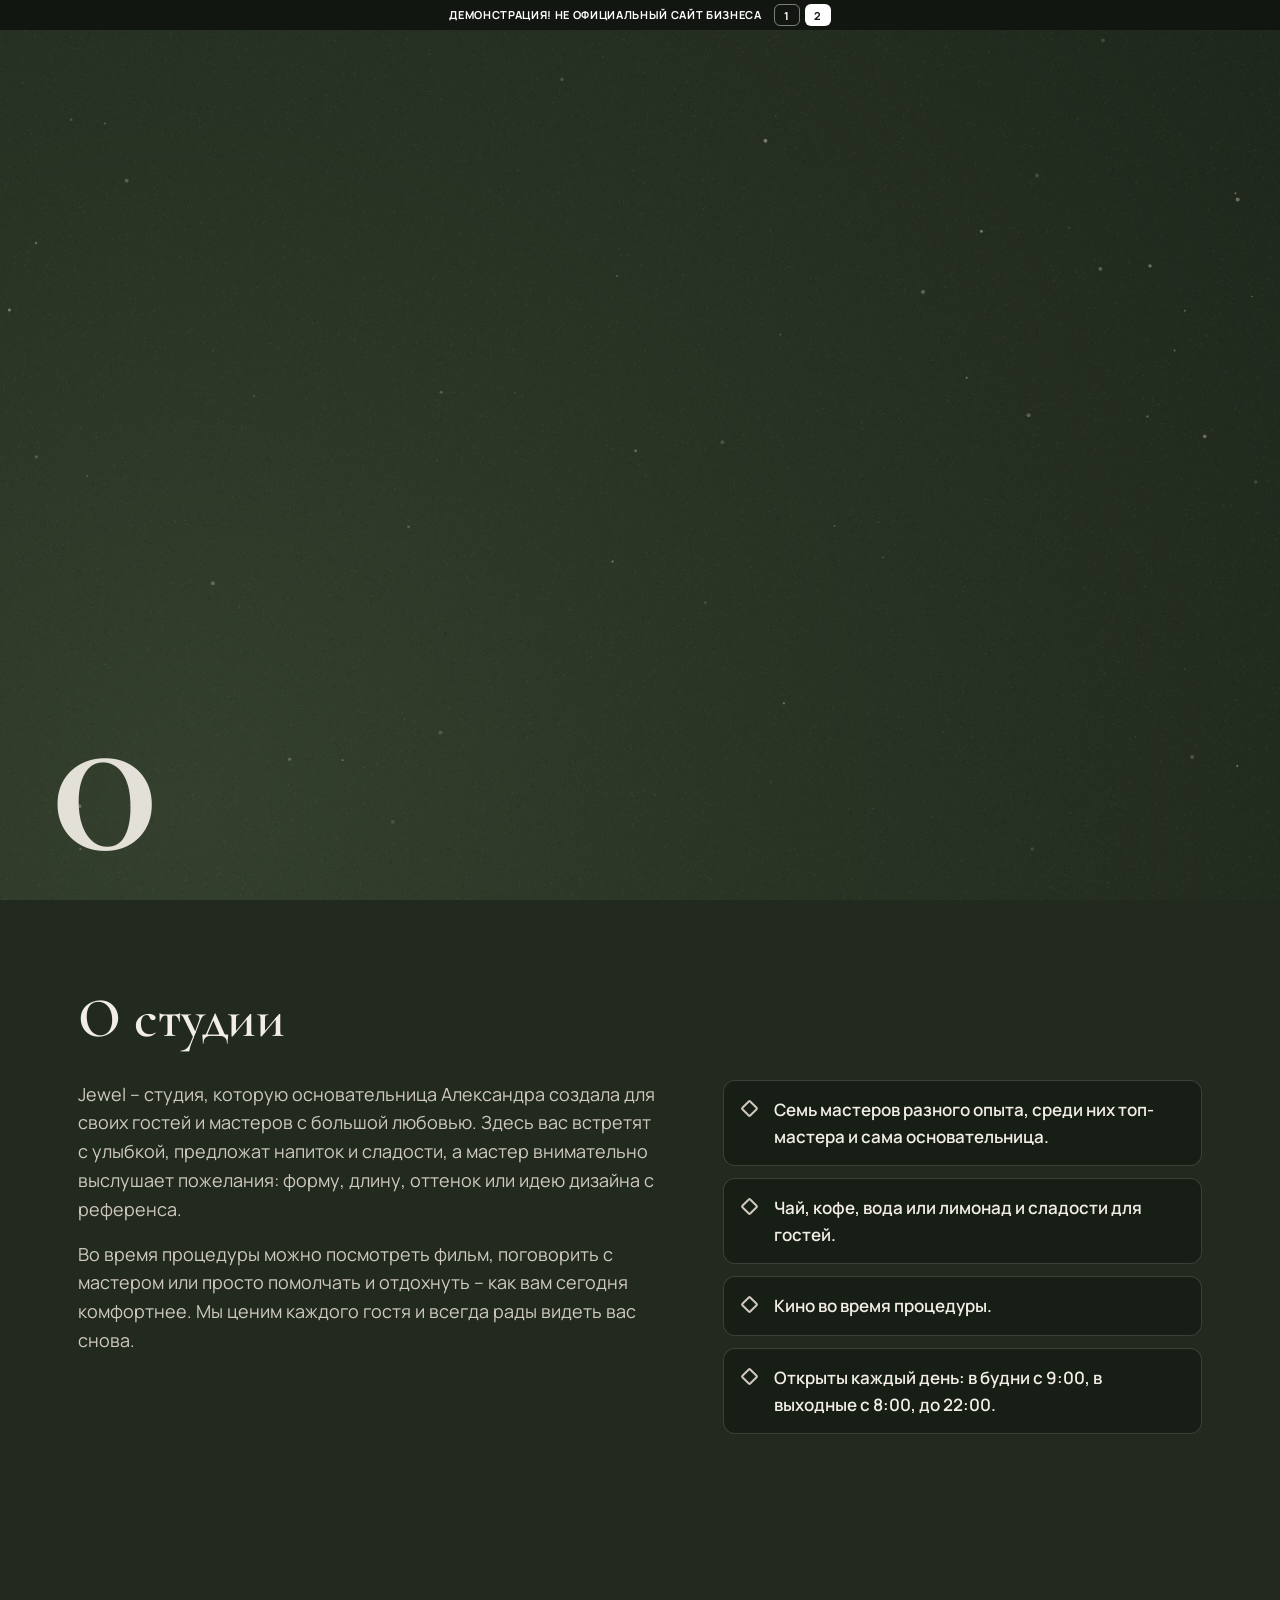
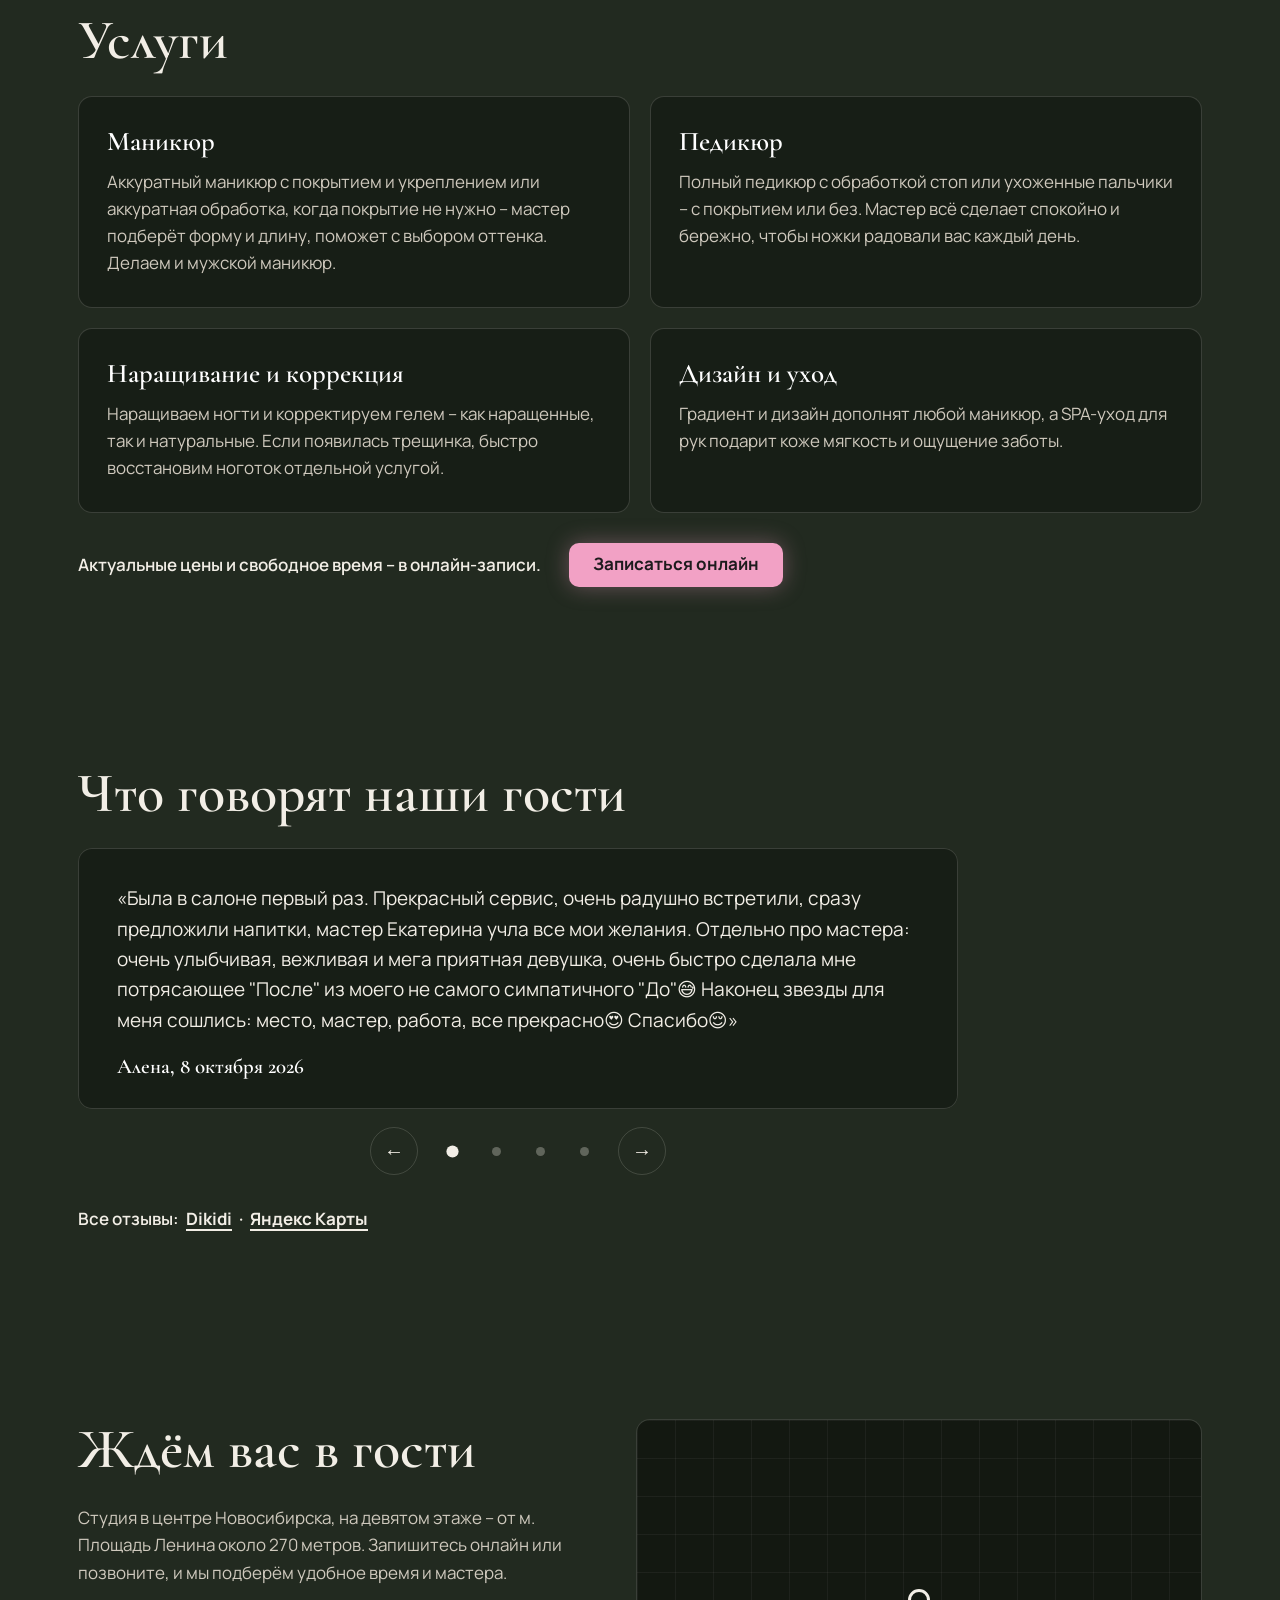
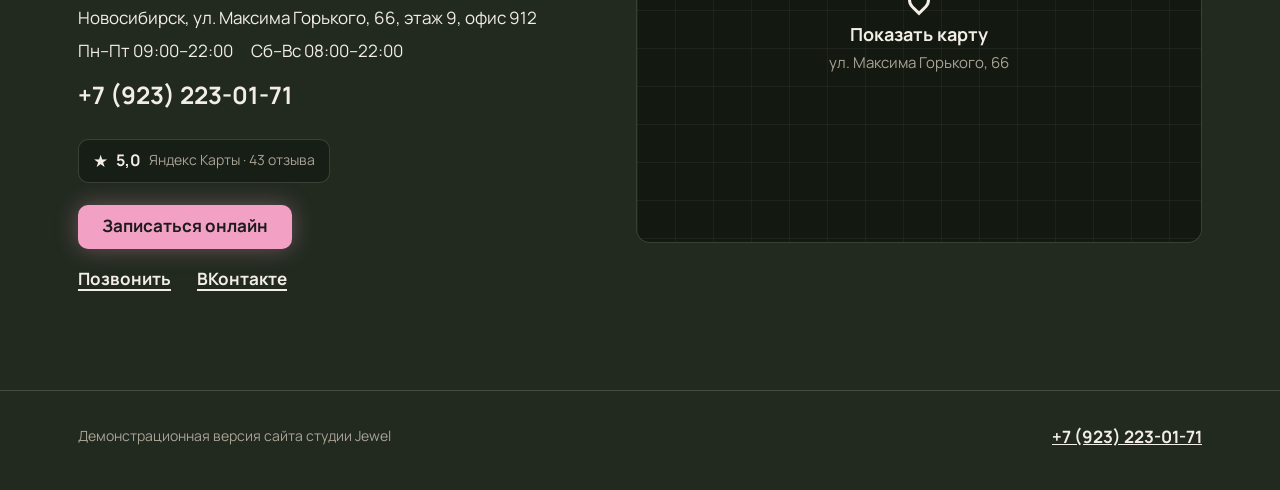
==== v2/index.html @ 797bcfe1 "Demo site" ====
<!DOCTYPE html>
<html lang="ru">
<head>
<meta charset="utf-8">
<meta name="viewport" content="width=device-width, initial-scale=1.0">
<meta name="robots" content="noindex, nofollow">
<title>Jewel · студия маникюра и педикюра у м. Площадь Ленина, Новосибирск</title>
<meta name="description"
  content="Jewel · студия маникюра и педикюра в центре Новосибирска у м. Площадь Ленина: маникюр, педикюр, наращивание и дизайн ногтей, онлайн-запись каждый день.">
<meta name="theme-color" content="#222a20">

<link rel="icon" sizes="any" href="../logos/favicon.ico">
<link rel="icon" type="image/png" sizes="32x32" href="../logos/favicon-32x32.png">
<link rel="apple-touch-icon" sizes="180x180" href="../logos/apple-touch-icon.png">
<link rel="preload" href="../fonts/manrope-cyr.woff2" as="font" type="font/woff2" crossorigin>
<link rel="preload" href="../fonts/cormorant-lat.woff2" as="font" type="font/woff2" crossorigin>
<link rel="stylesheet" href="../css/fonts.css">
<link rel="stylesheet" href="../css/v2.css">
</head>
<body>
<script>if (!matchMedia('(prefers-reduced-motion: reduce)').matches) document.documentElement.classList.add('is-walled');</script>
<div class="backdrop" aria-hidden="true"></div>
<div class="veil" id="veil" aria-hidden="true">
  <canvas class="veil__wall"></canvas>
  <div class="veil__num"><span class="veil__digit">3</span></div>
</div>
<canvas class="motes" aria-hidden="true"></canvas>
<div class="fixedtop" id="fixedtop">
  <div class="ribbon">
    <p class="ribbon__msg">ДЕМОНСТРАЦИЯ! НЕ ОФИЦИАЛЬНЫЙ САЙТ БИЗНЕСА</p>
    <nav class="ribbon__ver" aria-label="Версии сайта"><a href="../">1</a><a href="./" aria-current="page">2</a></nav>
  </div>
  <header class="bar">
    <div class="bar__in shell">
      <a class="mark" href="#top"><span class="mark__word">JEWEL</span><span class="mark__sub">Студия маникюра и педикюра в центре Новосибирска</span></a>
      <nav class="nav" aria-label="Разделы">
        <a href="#studio">О студии</a>
        <a href="#care">Услуги</a>
        <a href="#voices">Отзывы</a>
        <a href="#visit">Как нас найти</a>
      </nav>
      <a class="pill pill--main bar__cta" href="https://dikidi.net/197615/" target="_blank" rel="noopener">Записаться</a>
      <button class="toggle" type="button" aria-expanded="false" aria-controls="drawer" aria-label="Открыть меню"><span class="toggle__lines" aria-hidden="true"></span></button>
    </div>
    <nav class="drawer" id="drawer" aria-label="Меню" hidden>
      <a href="#studio">О студии</a>
      <a href="#care">Услуги</a>
      <a href="#voices">Отзывы</a>
      <a href="#visit">Как нас найти</a>
    </nav>
  </header>
</div>
<div class="fixedtop-gap" aria-hidden="true"></div>

<main id="top">
  <section class="opening" aria-labelledby="opening-title">
    <div class="shell opening__in">
      <h1 id="opening-title"><span class="bigword">Jewel</span> <span class="opening__tail">– студия маникюра и педикюра у м.&nbsp;Площадь Ленина</span></h1>
      <p class="opening__lead">Доведём маникюр до вашего идеала. Уютная студия на девятом этаже в центре города: внимательные мастера, чай или кофе на ваш выбор и кино во время процедуры.</p>
      <div class="opening__actions">
        <a class="pill pill--main pill--big" href="https://dikidi.net/197615/" target="_blank" rel="noopener">Записаться онлайн</a>
        <a class="line-link" href="tel:+79232230171">Позвонить</a>
      </div>
    </div>
  </section>

  <section class="block studio" id="studio" aria-labelledby="studio-title">
    <div class="shell studio__grid">
      <h2 id="studio-title">О студии</h2>
      <div class="studio__copy">
        <p>Jewel – студия, которую основательница Александра создала для своих гостей и мастеров с большой любовью. Здесь вас встретят с улыбкой, предложат напиток и сладости, а мастер внимательно выслушает пожелания: форму, длину, оттенок или идею дизайна с референса.</p>
        <p>Во время процедуры можно посмотреть фильм, поговорить с мастером или просто помолчать и отдохнуть – как вам сегодня комфортнее. Мы ценим каждого гостя и всегда рады видеть вас снова.</p>
      </div>
      <ul class="points">
        <li>Семь мастеров разного опыта, среди них топ-мастера и сама основательница.</li>
        <li>Чай, кофе, вода или лимонад и сладости для гостей.</li>
        <li>Кино во время процедуры.</li>
        <li>Открыты каждый день: в будни с 9:00, в выходные с 8:00, до 22:00.</li>
      </ul>
    </div>
  </section>

  <section class="block care" id="care" aria-labelledby="care-title">
    <div class="shell">
      <h2 id="care-title">Услуги</h2>
      <ul class="care__list">
        <li class="care-card">
          <h3>Маникюр</h3>
          <p>Аккуратный маникюр с покрытием и укреплением или аккуратная обработка, когда покрытие не нужно – мастер подберёт форму и длину, поможет с выбором оттенка. Делаем и мужской маникюр.</p>
        </li>
        <li class="care-card">
          <h3>Педикюр</h3>
          <p>Полный педикюр с обработкой стоп или ухоженные пальчики – с покрытием или без. Мастер всё сделает спокойно и бережно, чтобы ножки радовали вас каждый день.</p>
        </li>
        <li class="care-card">
          <h3>Наращивание и коррекция</h3>
          <p>Наращиваем ногти и корректируем гелем – как наращенные, так и натуральные. Если появилась трещинка, быстро восстановим ноготок отдельной услугой.</p>
        </li>
        <li class="care-card">
          <h3>Дизайн и уход</h3>
          <p>Градиент и дизайн дополнят любой маникюр, а SPA-уход для рук подарит коже мягкость и ощущение заботы.</p>
        </li>
      </ul>
      <div class="care__after">
        <p>Актуальные цены и свободное время – в онлайн-записи.</p>
        <a class="pill pill--main" href="https://dikidi.net/197615/" target="_blank" rel="noopener">Записаться онлайн</a>
      </div>
    </div>
  </section>

  <section class="block voices" id="voices" aria-labelledby="voices-title">
    <div class="shell">
      <h2 id="voices-title">Что говорят наши гости</h2>
      <div class="reel" aria-roledescription="карусель" aria-label="Отзывы гостей">
        <ul class="reel__track" tabindex="0" aria-label="Отзывы">
          <li class="reel__slide" role="group" aria-roledescription="слайд" aria-label="1 из 4">
            <figure class="voice">
              <blockquote><p>«Была в салоне первый раз. Прекрасный сервис, очень радушно встретили, сразу предложили напитки, мастер Екатерина учла все мои желания. Отдельно про мастера: очень улыбчивая, вежливая и мега приятная девушка, очень быстро сделала мне потрясающее "После" из моего не самого симпатичного "До"😅 Наконец звезды для меня сошлись: место, мастер, работа, все прекрасно😍 Спасибо😌»</p></blockquote>
              <figcaption>Алена, 8 октября 2026</figcaption>
            </figure>
          </li>
          <li class="reel__slide" role="group" aria-roledescription="слайд" aria-label="2 из 4">
            <figure class="voice">
              <blockquote><p>«К вам я прихожу уже не первый раз , но к этому мастеру первый, все понравилось, я довольна👌 отзывчивая девушка , аккуратный маникюр🫶»</p></blockquote>
              <figcaption>Елена, 4 октября 2026</figcaption>
            </figure>
          </li>
          <li class="reel__slide" role="group" aria-roledescription="слайд" aria-label="3 из 4">
            <figure class="voice">
              <blockquote><p>«У Дианы я была впервые и осталась очень довольна! Все сделано аккуратно, ноготочки выглядят ровно и ухоженно💅🏻Мастер очень милая и приятная☺️ Инструменты вскрывала при мне, всё чисто и аккуратно. Буду записываться ещё, спасибо! 🤍»</p></blockquote>
              <figcaption>Карина, 28 августа 2026</figcaption>
            </figure>
          </li>
          <li class="reel__slide" role="group" aria-roledescription="слайд" aria-label="4 из 4">
            <figure class="voice">
              <blockquote><p>«Отличный салон! Стал для меня настоящей находкой. Хожу сюда уже несколько месяцев и всегда ухожу в прекрасном настроении. Удобное расположение, качество услуг всегда на высоте (ничего не отслаивается, никаких пропилов, + в конце наносят кремушек), цены разумные. Однозначно рекомендую! Здесь работают профессионалы, которые любят свое дело.»</p></blockquote>
              <figcaption>Мария, 15 декабря 2025</figcaption>
            </figure>
          </li>
        </ul>
        <div class="reel__controls">
          <button class="reel__arrow reel__arrow--prev" type="button" aria-label="Предыдущий отзыв"><span aria-hidden="true">←</span></button>
          <div class="reel__dots">
          <button class="reel__dot" type="button" aria-label="Отзыв 1" aria-current="true"></button>
          <button class="reel__dot" type="button" aria-label="Отзыв 2"></button>
          <button class="reel__dot" type="button" aria-label="Отзыв 3"></button>
          <button class="reel__dot" type="button" aria-label="Отзыв 4"></button>
          </div>
          <button class="reel__arrow reel__arrow--next" type="button" aria-label="Следующий отзыв"><span aria-hidden="true">→</span></button>
        </div>
      </div>
      <p class="voices__all">Все отзывы: <a class="line-link" href="https://dikidi.net/197615" target="_blank" rel="noopener">Dikidi</a> · <a class="line-link" href="https://yandex.com/maps/org/jewel/222797438536/reviews/" target="_blank" rel="noopener">Яндекс Карты</a></p>
    </div>
  </section>

  <section class="block visit" id="visit" aria-labelledby="visit-title">
    <div class="shell visit__grid">
      <div class="visit__info">
        <h2 id="visit-title">Ждём вас в гости</h2>
        <p class="visit__text">Студия в центре Новосибирска, на девятом этаже – от м. Площадь Ленина около 270 метров. Запишитесь онлайн или позвоните, и мы подберём удобное время и мастера.</p>
        <address class="nap">
          <p>Новосибирск, ул. Максима Горького, 66, этаж 9, офис 912</p>
          <p class="nap__hours"><span>Пн–Пт 09:00–22:00</span><span>Сб–Вс 08:00–22:00</span></p>
          <p class="nap__phone"><a href="tel:+79232230171">+7 (923) 223-01-71</a></p>
        </address>
        <a class="rating" href="https://yandex.com/maps/org/jewel/222797438536/reviews/" target="_blank" rel="noopener"><span class="rating__star" aria-hidden="true">★</span><strong>5,0</strong><span>Яндекс Карты · 43 отзыва</span></a>
        <div class="visit__actions">
          <a class="pill pill--main pill--wide" href="https://dikidi.net/197615/" target="_blank" rel="noopener">Записаться онлайн</a>
          <p class="visit__links"><a class="line-link" href="tel:+79232230171">Позвонить</a><a class="line-link" href="https://vk.ru/jewel_nail_nsk" target="_blank" rel="noopener">ВКонтакте</a></p>
        </div>
      </div>
      <div class="visit__map" id="map">
        <button class="map-stub" type="button" data-map="https://yandex.ru/map-widget/v1/org/jewel/222797438536/">
          <span class="map-stub__pin" aria-hidden="true"></span>
          <span class="map-stub__label">Показать карту</span>
          <span class="map-stub__addr">ул. Максима Горького, 66</span>
        </button>
      </div>
    </div>
  </section>
</main>

<footer class="foot">
  <div class="shell foot__row">
    <p class="foot__demo">Демонстрационная версия сайта студии Jewel</p>
    <p><a class="foot__phone" href="tel:+79232230171">+7 (923) 223-01-71</a></p>
  </div>
</footer>
<script src="../js/chrome.js" defer></script>
<script src="../js/wall.js" defer></script>
</body>
</html>
---- css/fonts.css ----
@font-face {
  font-family: 'Cormorant Garamond';
  font-style: normal;
  font-weight: 500 600;
  font-display: swap;
  src: url(../fonts/cormorant-cyr.woff2) format('woff2');
  unicode-range: U+0301, U+0400-045F, U+0490-0491, U+04B0-04B1, U+2116;
}

@font-face {
  font-family: 'Cormorant Garamond';
  font-style: normal;
  font-weight: 500 600;
  font-display: swap;
  src: url(../fonts/cormorant-lat.woff2) format('woff2');
  unicode-range: U+0000-00FF, U+0131, U+0152-0153, U+02BB-02BC, U+02C6, U+02DA, U+02DC, U+0304, U+0308, U+0329, U+2000-206F, U+20AC, U+2122, U+2191, U+2193, U+2212, U+2215, U+FEFF, U+FFFD;
}

@font-face {
  font-family: 'Manrope';
  font-style: normal;
  font-weight: 400 700;
  font-display: swap;
  src: url(../fonts/manrope-cyr.woff2) format('woff2');
  unicode-range: U+0301, U+0400-045F, U+0490-0491, U+04B0-04B1, U+2116;
}

@font-face {
  font-family: 'Manrope';
  font-style: normal;
  font-weight: 400 700;
  font-display: swap;
  src: url(../fonts/manrope-lat.woff2) format('woff2');
  unicode-range: U+0000-00FF, U+0131, U+0152-0153, U+02BB-02BC, U+02C6, U+02DA, U+02DC, U+0304, U+0308, U+0329, U+2000-206F, U+20AC, U+2122, U+2191, U+2193, U+2212, U+2215, U+FEFF, U+FFFD;
}
---- css/v2.css ----
/* Jewel · v2 (exp_prompts #11): a dark olive wall cracks open, the giant name stays on a drawn ground. */
:root {
  --ground: #222a20;
  --wall: #263023;
  --ink: #f2eee6;
  --ink-2: #cfc9bd;
  --ink-3: #a9a395;
  --neon: #f2a1c5;
  --edge: rgba(242, 238, 230, .16);
  --panel: rgba(16, 20, 15, .55);
  --display: "Cormorant Garamond", "Times New Roman", serif;
  --text: "Manrope", system-ui, -apple-system, "Segoe UI", Arial, sans-serif;
  --fixed-h: 100px;
}
*, *::before, *::after { box-sizing: border-box; }
html { -webkit-text-size-adjust: 100%; scroll-behavior: smooth; scroll-padding-top: calc(var(--fixed-h) + 14px); background: var(--ground); }
body { margin: 0; color: var(--ink); font: 400 17px/1.6 var(--text); overflow-x: clip; }
a { color: inherit; }
:focus-visible { outline: 3px solid var(--ink); outline-offset: 3px; border-radius: 4px; }
h1, h2, h3 { margin: 0 0 .45em; font-family: var(--display); font-weight: 600; line-height: 1.08; }
h2 { font-size: clamp(36px, 4.4vw, 56px); }
h3 { font-size: 27px; color: #fff; }
.shell { width: 100%; max-width: 1180px; margin-inline: auto; padding-inline: 28px; }

/* drawn ground, fixed and sized to the large viewport so the address bar never resizes it */
.backdrop { position: fixed; top: 0; left: 0; z-index: -1; width: 100%; height: 100lvh; pointer-events: none;
  background:
    radial-gradient(48% 42% at 0% 0%, rgba(236, 196, 140, .18), transparent 72%),
    radial-gradient(46% 44% at 100% 100%, rgba(236, 196, 140, .15), transparent 72%),
    radial-gradient(34% 30% at 100% 0%, rgba(236, 196, 140, .07), transparent 72%),
    radial-gradient(34% 30% at 0% 100%, rgba(236, 196, 140, .07), transparent 72%),
    var(--ground); }
.motes { position: fixed; top: 0; left: 0; z-index: 37; width: 100%; height: 100lvh; pointer-events: none; }

/* the wall */
.veil { position: fixed; inset: 0; z-index: 35; background: var(--wall); animation: veil-fallback 0s 12s forwards; }
.veil__wall { position: absolute; inset: 0; display: block; width: 100%; height: 100%; }
.veil__num { position: absolute; left: clamp(16px, 4vw, 52px); bottom: clamp(10px, 3vh, 34px); color: rgba(242, 238, 230, .92); font: 600 clamp(110px, 25vh, 250px)/.86 var(--display); pointer-events: none; transition: opacity .35s ease; }
.veil__digit { display: block; }
.veil__digit.is-drawn { animation: digit-unveil .42s ease-out both; }
@keyframes digit-unveil { from { clip-path: inset(0 0 100% 0); } to { clip-path: inset(0 0 0 0); } }
@keyframes veil-fallback { to { visibility: hidden; opacity: 0; } }
html.is-walled .bar { visibility: hidden; }
html.is-open .veil { display: none; }

/* top */
.fixedtop { position: fixed; inset: 0 0 auto 0; z-index: 40; }
.fixedtop-gap { height: var(--fixed-h); }
.ribbon { display: flex; align-items: center; justify-content: center; gap: 12px; min-height: 30px; padding: 4px 10px; background: #121610; color: #fff; }
.ribbon__msg { margin: 0; font: 700 11px/1.25 var(--text); letter-spacing: .06em; text-align: center; }
.ribbon__ver { display: flex; gap: 5px; flex: none; }
.ribbon__ver a { display: grid; place-items: center; min-width: 26px; height: 22px; padding: 0 7px; border: 1px solid rgba(255,255,255,.45); border-radius: 6px; color: #fff; text-decoration: none; font: 700 11px/1 var(--text); }
.ribbon__ver a[aria-current="page"] { background: #fff; color: #121610; }
.bar { background: rgba(28, 35, 26, .93); border-bottom: 1px solid var(--edge); backdrop-filter: blur(6px); }
.bar__in { display: flex; align-items: center; gap: 26px; min-height: 72px; }
.mark { display: flex; flex-direction: column; justify-content: center; flex: none; min-width: 0; min-height: 44px; text-decoration: none; }
.mark__word { font: 600 30px/1 var(--display); letter-spacing: .22em; }
.mark__sub { margin-top: 5px; font-size: 12px; color: var(--ink-3); }
.nav { display: flex; gap: 26px; margin-left: auto; }
.nav a { padding: 8px 0; font-weight: 600; font-size: 15px; text-decoration: none; }
.nav a:hover { color: #fff; text-decoration: underline; text-underline-offset: 5px; }
.pill { display: inline-flex; align-items: center; justify-content: center; min-height: 44px; padding: 10px 24px; border-radius: 10px; font-weight: 700; line-height: 1.2; text-align: center; text-decoration: none; }
.pill--main { background: var(--neon); color: #1d1b1d; box-shadow: 0 0 22px rgba(242, 161, 197, .35); }
.pill--main:hover { background: #f7bcd6; }
.pill--big { min-height: 56px; padding: 15px 32px; font-size: 18px; }
.line-link { display: inline-block; padding: 10px 0; font-weight: 700; text-decoration: underline; text-decoration-thickness: 1.5px; text-underline-offset: 4px; }
.line-link:hover { color: #fff; }
.toggle { display: none; flex: none; width: 44px; height: 44px; padding: 0; border: 1px solid var(--edge); border-radius: 10px; background: transparent; cursor: pointer; place-items: center; }
.toggle__lines, .toggle__lines::before, .toggle__lines::after { display: block; width: 20px; height: 2px; background: var(--ink); border-radius: 1px; transition: transform .2s ease; }
.toggle__lines { position: relative; }
.toggle__lines::before, .toggle__lines::after { content: ""; position: absolute; left: 0; }
.toggle__lines::before { transform: translateY(-6px); }
.toggle__lines::after { transform: translateY(6px); }
.toggle[aria-expanded="true"] .toggle__lines { background: transparent; }
.toggle[aria-expanded="true"] .toggle__lines::before { transform: rotate(45deg); }
.toggle[aria-expanded="true"] .toggle__lines::after { transform: rotate(-45deg); }
.drawer { display: flex; flex-direction: column; padding: 6px 28px 16px; background: #1c231a; border-bottom: 1px solid var(--edge); }
.drawer[hidden] { display: none; }
.drawer a { display: flex; align-items: center; min-height: 50px; font-size: 18px; font-weight: 600; text-decoration: none; border-bottom: 1px solid rgba(242,238,230,.08); }
.drawer a:last-child { border-bottom: 0; }

/* opening: the giant word */
.opening__in { display: flex; flex-direction: column; justify-content: center; min-height: calc(100svh - var(--fixed-h)); padding-block: 44px 56px; text-align: center; }
.opening h1 { margin: 0 0 22px; }
.bigword { position: relative; display: block; width: max-content; max-width: 100%; margin-inline: auto; white-space: nowrap; color: #fffaf1; font: 600 var(--bigword-size, min(27vw, 300px))/.95 var(--display); letter-spacing: .02em;
  text-shadow: 0 0 26px rgba(255, 238, 214, .42), 0 0 80px rgba(236, 196, 140, .26); }
.bigword.is-raised { z-index: 36; }
.bigword.is-arriving { animation: word-arrive .55s ease-out both; }
.bigword.is-beating { animation: word-beat .48s ease-in-out; }
@keyframes word-arrive { from { opacity: 0; } to { opacity: 1; } }
@keyframes word-beat { 0%, 100% { transform: scale(1); } 40% { transform: scale(1.05); } }
.opening__tail { display: block; margin-top: 16px; font-size: clamp(25px, 3vw, 40px); line-height: 1.18; color: var(--ink); }
.opening__lead { max-width: 38em; margin: 0 auto 28px; font-size: 19px; color: var(--ink-2); }
.opening__actions { display: flex; flex-wrap: wrap; justify-content: center; align-items: center; gap: 12px 28px; }

.block { padding-block: 88px; }
.studio__grid { display: grid; grid-template-columns: 1.1fr .9fr; gap: 6px 60px; align-items: start; }
.studio h2 { grid-column: 1 / -1; }
.studio__copy p { margin: 0 0 16px; font-size: 18px; color: var(--ink-2); }
.points { display: grid; gap: 12px; margin: 0; padding: 0; list-style: none; }
.points li { position: relative; padding: 15px 18px 15px 50px; background: var(--panel); border: 1px solid var(--edge); border-radius: 12px; font-weight: 600; }
.points li::before { content: ""; position: absolute; left: 19px; top: 21px; width: 13px; height: 13px; border: 2px solid var(--ink-2); transform: rotate(45deg); border-radius: 2px; }
.care__list { display: grid; grid-template-columns: repeat(2, 1fr); gap: 20px; margin: 0; padding: 0; list-style: none; }
.care-card { padding: 30px 28px; background: var(--panel); border: 1px solid var(--edge); border-radius: 14px; }
.care-card p { margin: 0; color: var(--ink-2); }
.care__after { display: flex; flex-wrap: wrap; align-items: center; gap: 14px 28px; margin-top: 30px; }
.care__after p { margin: 0; font-weight: 600; }

/* reviews reel: native scroll-snap, arrows, dots, keyboard */
.reel { max-width: 880px; }
.reel__track { display: flex; gap: 0; margin: 0; padding: 0; list-style: none; overflow-x: auto; scroll-snap-type: x mandatory; overscroll-behavior-x: contain; scrollbar-width: none; border-radius: 14px; }
.reel__track::-webkit-scrollbar { display: none; }
.reel__slide { display: flex; flex: 0 0 100%; min-width: 0; scroll-snap-align: start; scroll-snap-stop: always; }
.voice { flex: 1; margin: 0; padding: 34px 38px 28px; background: var(--panel); border: 1px solid var(--edge); border-radius: 14px; font-size: 19px; }
.voice blockquote { margin: 0; }
.voice blockquote p { margin: 0; }
.voice figcaption { margin-top: 18px; color: #fff; font: 600 21px/1.3 var(--display); }
.reel__controls { display: flex; align-items: center; justify-content: center; gap: 12px; margin-top: 18px; }
.reel__arrow { display: grid; place-items: center; width: 48px; height: 48px; padding: 0; border: 1px solid var(--edge); border-radius: 50%; background: transparent; color: var(--ink); font-size: 20px; cursor: pointer; }
.reel__arrow:hover { border-color: var(--ink); }
.reel__dots { display: flex; }
.reel__dot { display: grid; place-items: center; width: 44px; height: 44px; padding: 0; border: 0; background: transparent; cursor: pointer; }
.reel__dot::before { content: ""; width: 9px; height: 9px; border-radius: 50%; background: rgba(242, 238, 230, .3); transition: transform .2s ease, background .2s ease; }
.reel__dot[aria-current="true"]::before { background: var(--ink); transform: scale(1.35); }
.voices__all { margin: 20px 0 0; font-weight: 600; }
.voices__all .line-link { margin-inline: 4px; }

.visit__grid { display: grid; grid-template-columns: .95fr 1.05fr; gap: 46px; align-items: start; }
.visit__text { margin: 0 0 18px; color: var(--ink-2); }
.nap { margin: 0 0 18px; font-style: normal; }
.nap p { margin: 0 0 6px; }
.nap__hours { display: flex; flex-wrap: wrap; gap: 0 18px; }
.nap__phone a { display: inline-block; padding: 6px 0; font-size: 24px; font-weight: 700; text-decoration: none; }
.rating { display: inline-flex; align-items: center; gap: 8px; min-height: 44px; margin: 0 0 22px; padding: 6px 14px; border: 1px solid var(--edge); border-radius: 10px; background: var(--panel); font-size: 14px; text-decoration: none; }
.rating strong { font-size: 16px; }
.rating span:last-child { color: var(--ink-3); }
.rating__star { font-size: 17px; }
.visit__actions { display: flex; flex-direction: column; align-items: flex-start; gap: 6px; }
.visit__links { display: flex; flex-wrap: wrap; gap: 0 26px; margin: 0; }
.visit__map { position: relative; aspect-ratio: 4 / 3; overflow: hidden; border: 1px solid var(--edge); border-radius: 14px; background: var(--panel); }
.visit__map iframe { position: absolute; inset: 0; width: 100%; height: 100%; border: 0; }
.map-stub { position: absolute; inset: 0; display: flex; flex-direction: column; align-items: center; justify-content: center; gap: 6px; width: 100%; border: 0; color: var(--ink); cursor: pointer; font: 700 18px/1.3 var(--text);
  background: linear-gradient(rgba(242,238,230,.05) 1px, transparent 1px) 0 0 / 38px 38px, linear-gradient(90deg, rgba(242,238,230,.05) 1px, transparent 1px) 0 0 / 38px 38px, rgba(12, 15, 11, .35); }
.map-stub:hover .map-stub__label { text-decoration: underline; text-underline-offset: 4px; }
.map-stub__pin { width: 22px; height: 22px; margin-bottom: 6px; border: 3px solid var(--ink); border-radius: 50% 50% 50% 0; transform: rotate(-45deg); }
.map-stub__addr { font-weight: 400; font-size: 15px; color: var(--ink-3); }

.foot { padding-block: 22px 30px; border-top: 1px solid var(--edge); }
.foot__row { display: flex; flex-wrap: wrap; justify-content: space-between; align-items: center; gap: 4px 24px; }
.foot p { margin: 0; }
.foot__demo { font-size: 14px; color: var(--ink-3); }
.foot__phone { display: inline-block; padding: 10px 0; font-weight: 700; }

@media (max-width: 1120px) { .mark__sub { display: none; } }
@media (max-width: 979px) {
  .nav { display: none; }
  .toggle { display: grid; }
  .bar__cta { margin-left: auto; }
  .studio__grid, .visit__grid { grid-template-columns: 1fr; }
}
@media (max-width: 660px) { .care__list { grid-template-columns: 1fr; } }
@media (max-width: 560px) {
  body { font-size: 16px; }
  .shell { padding-inline: 16px; }
  .ribbon { gap: 8px; padding: 4px 6px; }
  .ribbon__msg { font-size: 10px; letter-spacing: .02em; }
  .bar__in { gap: 10px; min-height: 60px; }
  .mark__word { font-size: 25px; letter-spacing: .16em; }
  .bar__cta { padding: 8px 14px; font-size: 15px; }
  .drawer { padding: 4px 16px 12px; }
  .opening__in { justify-content: flex-start; padding-top: 36px; }
  .opening__lead { font-size: 17px; }
  .opening__actions .pill--big, .pill--wide { width: 100%; }
  .visit__actions { align-items: stretch; }
  .block { padding-block: 60px; }
  .care-card { padding: 24px 20px; }
  .voice { padding: 24px 20px 20px; font-size: 17px; }
}
@media (max-width: 360px) { .bar__in { gap: 8px; } .mark__word { font-size: 22px; letter-spacing: .12em; } .bar__cta { padding: 8px 11px; font-size: 14px; } }
@media (prefers-reduced-motion: reduce) {
  html { scroll-behavior: auto; }
  .veil, .motes { display: none; }
  html.is-walled .bar { visibility: visible; }
  .bigword, .veil__digit, .toggle__lines, .toggle__lines::before, .toggle__lines::after, .reel__dot::before { animation: none; transition: none; }
}
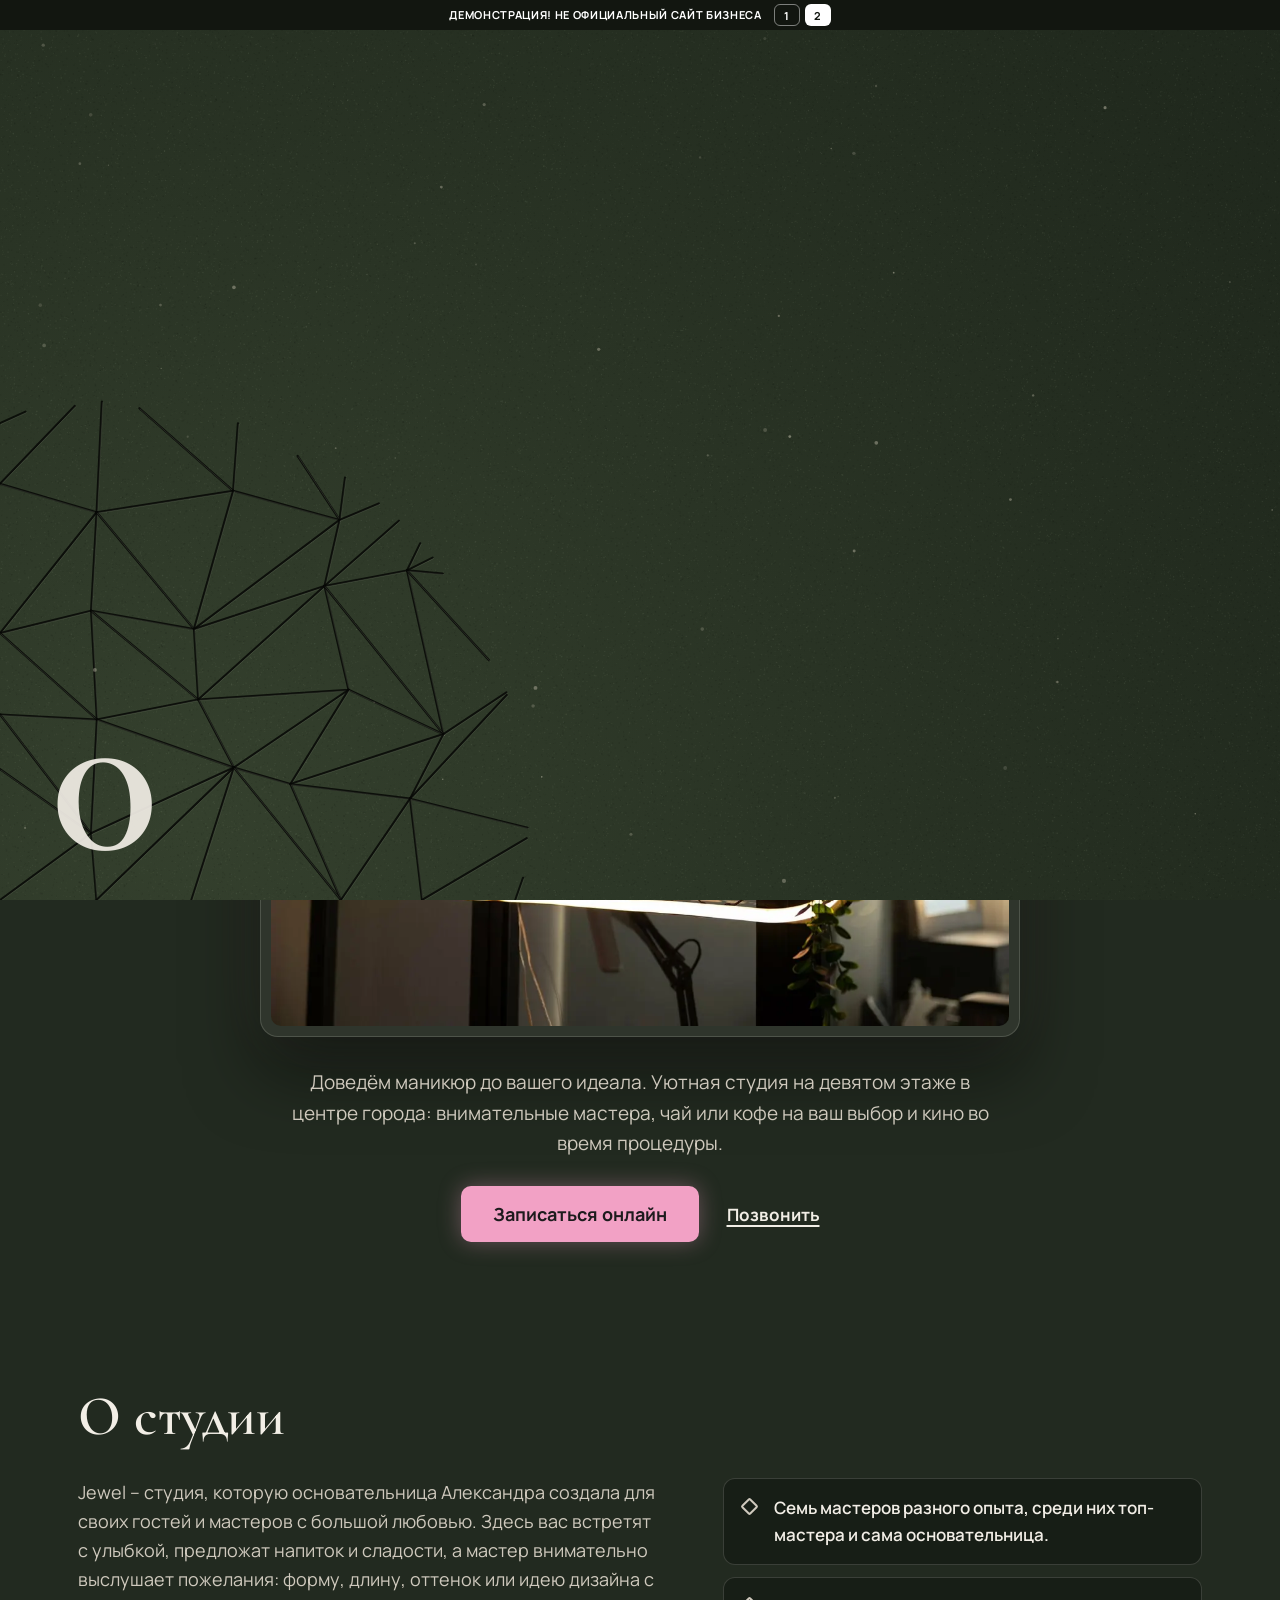
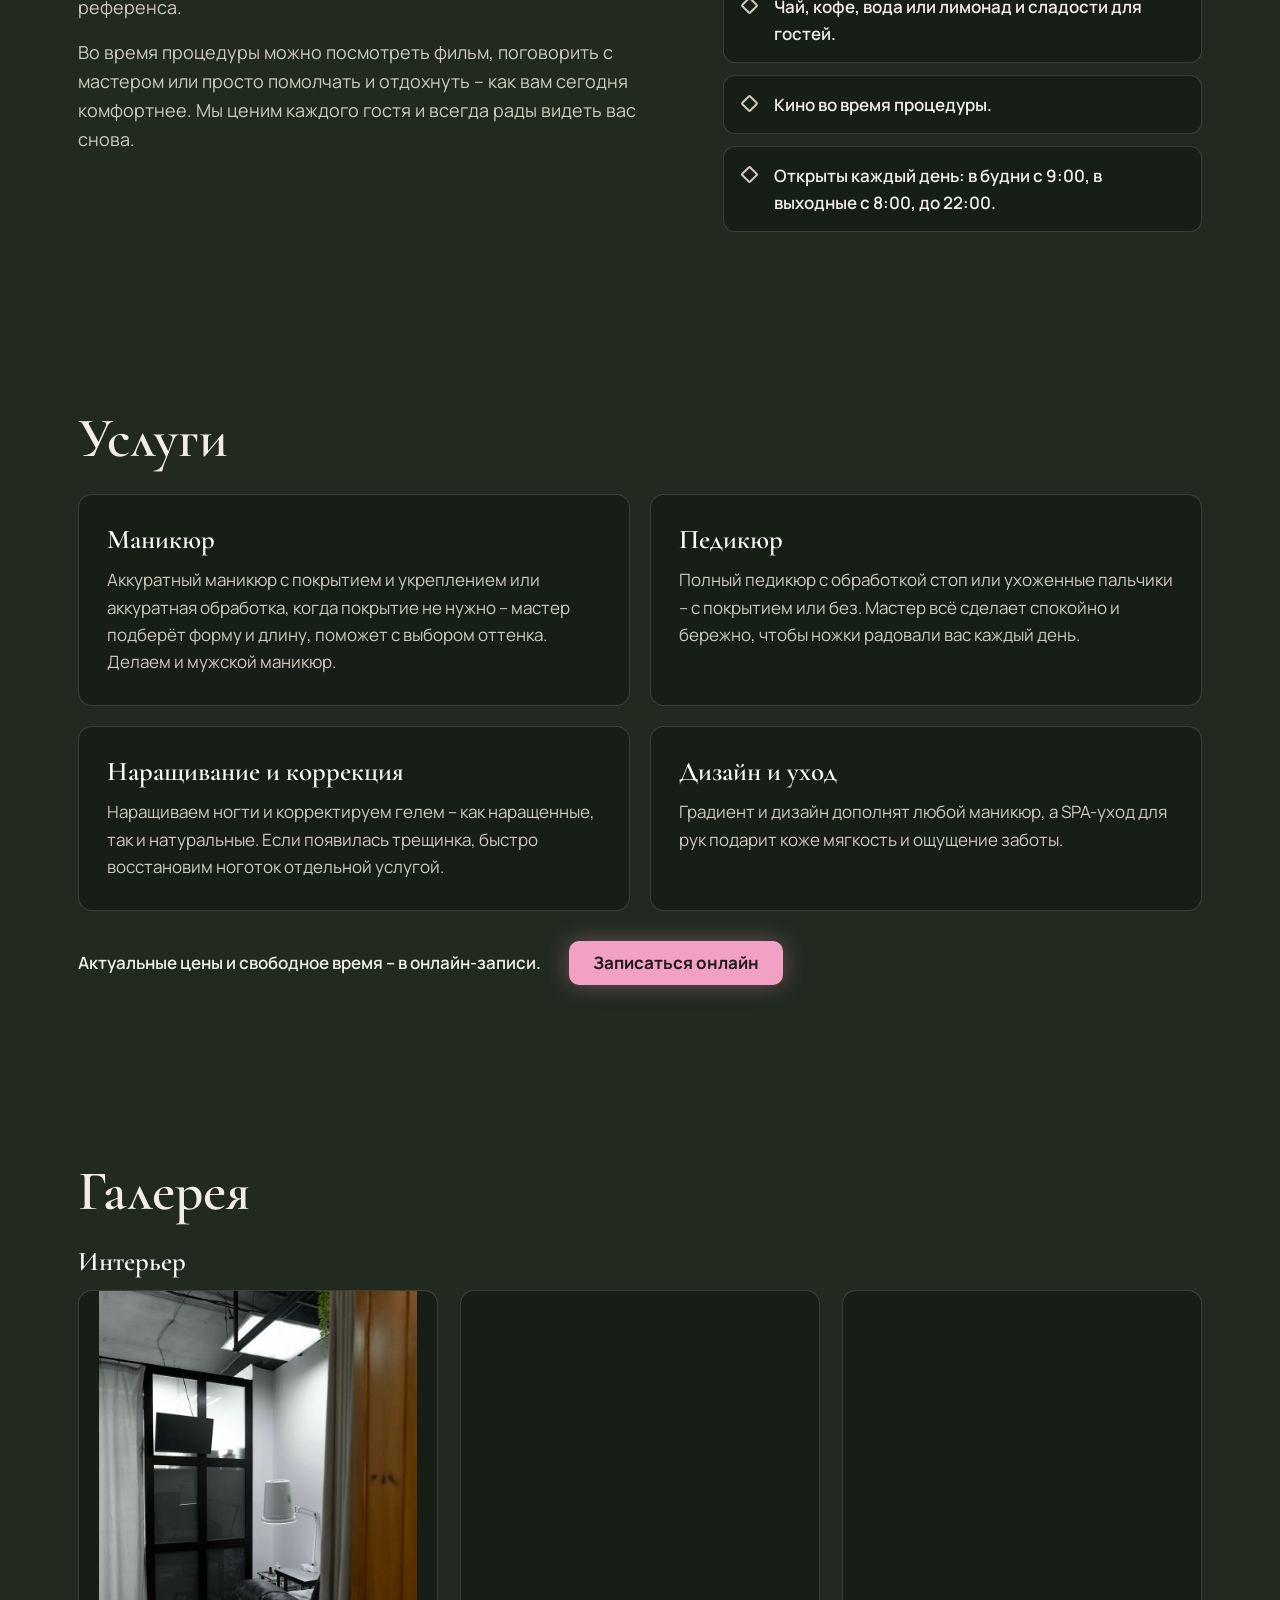
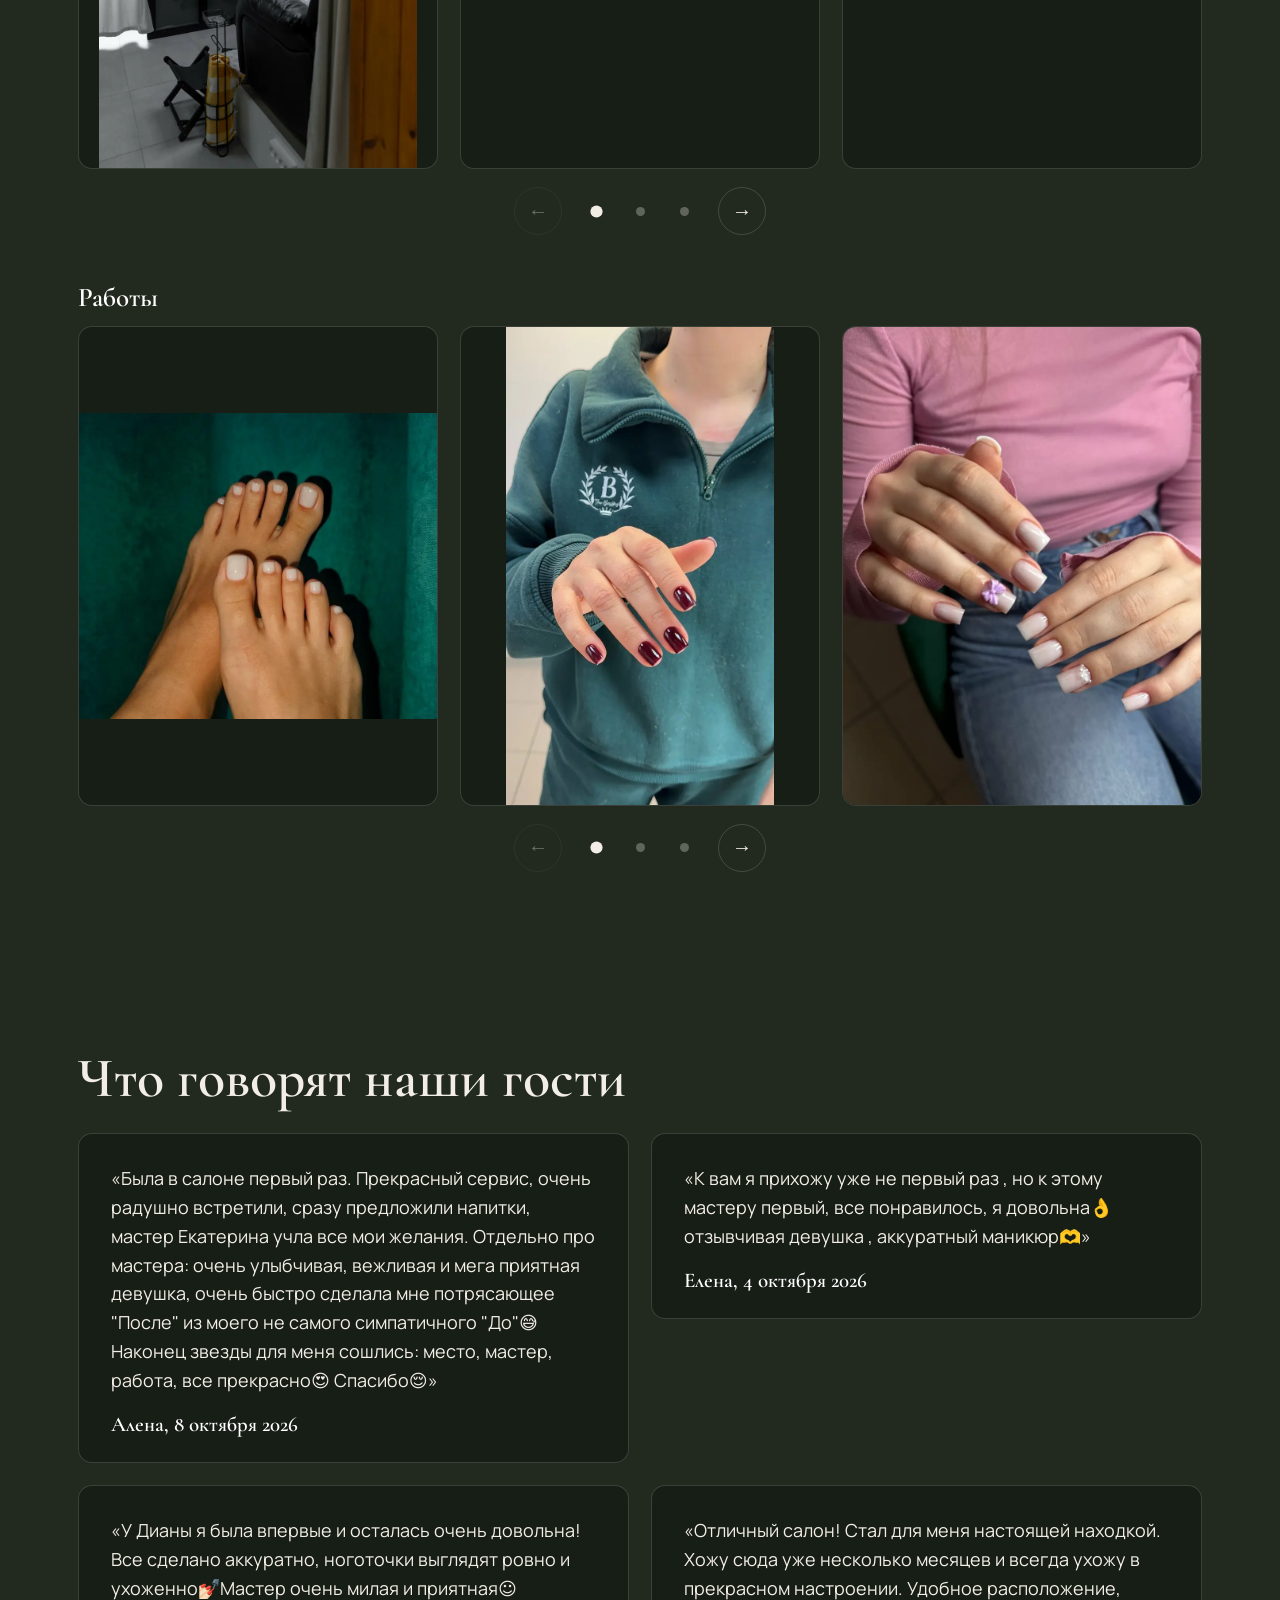
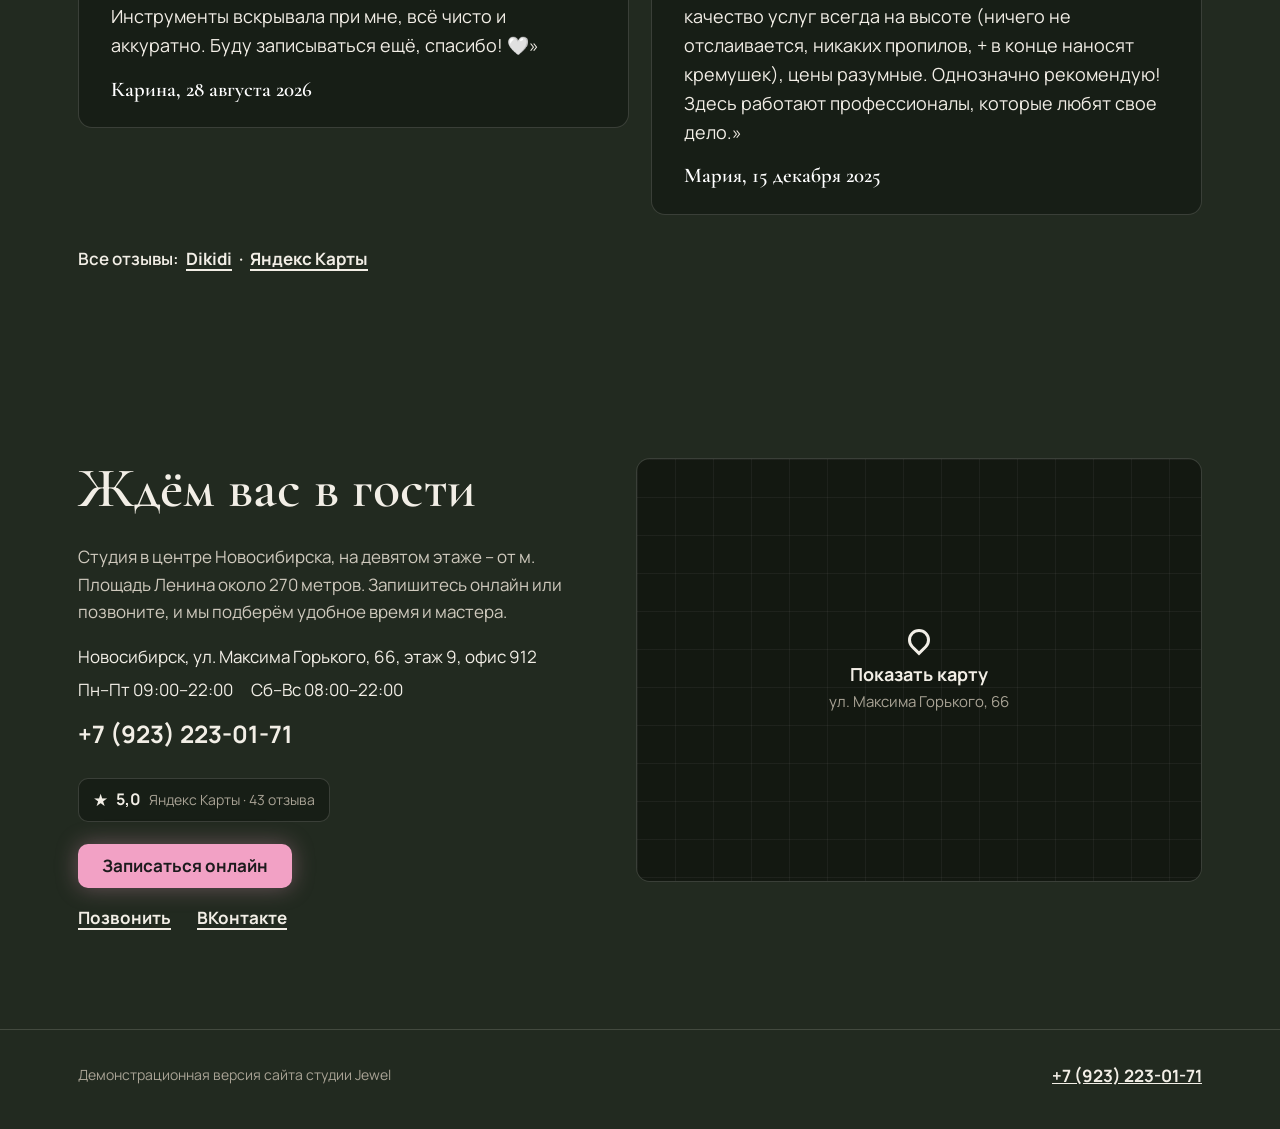
==== commit a9d4062a: "Demo site" ====
--- a/v2/index.html
+++ b/v2/index.html
@@ -22,6 +22,12 @@
 <div class="backdrop" aria-hidden="true"></div>
 <div class="veil" id="veil" aria-hidden="true">
   <canvas class="veil__wall"></canvas>
+  <div class="veil__cards">
+    <span class="veil__card" style="--i:0;--tilt:-7deg;--x:4%"><img src="../img/w02.webp" alt="" width="675" height="1200" decoding="async"></span>
+    <span class="veil__card" style="--i:1;--tilt:5deg;--x:58%"><img src="../img/i06.webp" alt="" width="800" height="1200" decoding="async"></span>
+    <span class="veil__card" style="--i:2;--tilt:-4deg;--x:30%"><img src="../img/w03.webp" alt="" width="900" height="1200" decoding="async"></span>
+    <span class="veil__card" style="--i:3;--tilt:8deg;--x:74%"><img src="../img/w05.webp" alt="" width="900" height="1200" decoding="async"></span>
+  </div>
   <div class="veil__num"><span class="veil__digit">3</span></div>
 </div>
 <canvas class="motes" aria-hidden="true"></canvas>
@@ -36,6 +42,7 @@
       <nav class="nav" aria-label="Разделы">
         <a href="#studio">О студии</a>
         <a href="#care">Услуги</a>
+        <a href="#gallery">Галерея</a>
         <a href="#voices">Отзывы</a>
         <a href="#visit">Как нас найти</a>
       </nav>
@@ -45,6 +52,7 @@
     <nav class="drawer" id="drawer" aria-label="Меню" hidden>
       <a href="#studio">О студии</a>
       <a href="#care">Услуги</a>
+      <a href="#gallery">Галерея</a>
       <a href="#voices">Отзывы</a>
       <a href="#visit">Как нас найти</a>
     </nav>
@@ -56,6 +64,7 @@
   <section class="opening" aria-labelledby="opening-title">
     <div class="shell opening__in">
       <h1 id="opening-title"><span class="bigword">Jewel</span> <span class="opening__tail">– студия маникюра и педикюра у м.&nbsp;Площадь Ленина</span></h1>
+      <figure class="opening__frame"><img src="../img/i03.webp" alt="Розовая неоновая вывеска JEWEL в зелени и зеркало с подсветкой" width="1200" height="800" fetchpriority="high" decoding="async"></figure>
       <p class="opening__lead">Доведём маникюр до вашего идеала. Уютная студия на девятом этаже в центре города: внимательные мастера, чай или кофе на ваш выбор и кино во время процедуры.</p>
       <div class="opening__actions">
         <a class="pill pill--main pill--big" href="https://dikidi.net/197615/" target="_blank" rel="noopener">Записаться онлайн</a>
@@ -108,46 +117,78 @@
     </div>
   </section>
 
+  <section class="block gallery" id="gallery" aria-labelledby="gallery-title">
+    <div class="shell">
+      <h2 id="gallery-title">Галерея</h2>
+      <div class="gallery__group">
+        <h3 id="gallery-place">Интерьер</h3>
+        <div class="reel" id="reel-place" aria-roledescription="карусель" aria-labelledby="gallery-place">
+        <ul class="reel__track" tabindex="0" aria-labelledby="gallery-place">
+          <li class="reel__slide" role="group" aria-roledescription="слайд" aria-label="1 из 5"><figure class="shot"><img src="../img/i01.webp" alt="Угол кабинета: стеклянная стена в чёрной раме, телевизор и кожаное кресло" width="800" height="1200" loading="lazy" decoding="async"></figure></li>
+          <li class="reel__slide" role="group" aria-roledescription="слайд" aria-label="2 из 5"><figure class="shot"><img src="../img/i02.webp" alt="Педикюрное кресло под серой накидкой, лампа и штора" width="800" height="1200" loading="lazy" decoding="async"></figure></li>
+          <li class="reel__slide" role="group" aria-roledescription="слайд" aria-label="3 из 5"><figure class="shot"><img src="../img/i04.webp" alt="Маникюрный стол с лампой и подлокотником у неоновой вывески" width="800" height="1200" loading="lazy" decoding="async"></figure></li>
+          <li class="reel__slide" role="group" aria-roledescription="слайд" aria-label="4 из 5"><figure class="shot"><img src="../img/i05.webp" alt="Общий вид зала: маникюрные столы, серые кресла и лампы" width="1200" height="801" loading="lazy" decoding="async"></figure></li>
+          <li class="reel__slide" role="group" aria-roledescription="слайд" aria-label="5 из 5"><figure class="shot"><img src="../img/i06.webp" alt="Зона ожидания: серый диван с подушками, шпиц и неоновая вывеска" width="800" height="1200" loading="lazy" decoding="async"></figure></li>
+        </ul>
+        <div class="reel__controls">
+          <button class="reel__arrow reel__arrow--prev" type="button" aria-label="Предыдущее фото"><span aria-hidden="true">←</span></button>
+          <div class="reel__dots">
+          <button class="reel__dot" type="button" aria-label="Фото 1"></button>
+          <button class="reel__dot" type="button" aria-label="Фото 2"></button>
+          <button class="reel__dot" type="button" aria-label="Фото 3"></button>
+          <button class="reel__dot" type="button" aria-label="Фото 4"></button>
+          <button class="reel__dot" type="button" aria-label="Фото 5"></button>
+          </div>
+          <button class="reel__arrow reel__arrow--next" type="button" aria-label="Следующее фото"><span aria-hidden="true">→</span></button>
+        </div>
+        </div>
+      </div>
+      <div class="gallery__group">
+        <h3 id="gallery-works">Работы</h3>
+        <div class="reel" id="reel-works" aria-roledescription="карусель" aria-labelledby="gallery-works">
+        <ul class="reel__track" tabindex="0" aria-labelledby="gallery-works">
+          <li class="reel__slide" role="group" aria-roledescription="слайд" aria-label="1 из 5"><figure class="shot"><img src="../img/w01.webp" alt="Нюдовый педикюр на бирюзовой ткани" width="836" height="714" loading="lazy" decoding="async"></figure></li>
+          <li class="reel__slide" role="group" aria-roledescription="слайд" aria-label="2 из 5"><figure class="shot"><img src="../img/w02.webp" alt="Короткий тёмно-бордовый маникюр" width="675" height="1200" loading="lazy" decoding="async"></figure></li>
+          <li class="reel__slide" role="group" aria-roledescription="слайд" aria-label="3 из 5"><figure class="shot"><img src="../img/w03.webp" alt="Молочный квадрат с сиреневым бантиком и стразами" width="900" height="1200" loading="lazy" decoding="async"></figure></li>
+          <li class="reel__slide" role="group" aria-roledescription="слайд" aria-label="4 из 5"><figure class="shot"><img src="../img/w04.webp" alt="Френч на квадратных ногтях и серебряное кольцо" width="750" height="1000" loading="lazy" decoding="async"></figure></li>
+          <li class="reel__slide" role="group" aria-roledescription="слайд" aria-label="5 из 5"><figure class="shot"><img src="../img/w05.webp" alt="Розово-нюдовый френч с серебряными кончиками" width="900" height="1200" loading="lazy" decoding="async"></figure></li>
+        </ul>
+        <div class="reel__controls">
+          <button class="reel__arrow reel__arrow--prev" type="button" aria-label="Предыдущее фото"><span aria-hidden="true">←</span></button>
+          <div class="reel__dots">
+          <button class="reel__dot" type="button" aria-label="Фото 1"></button>
+          <button class="reel__dot" type="button" aria-label="Фото 2"></button>
+          <button class="reel__dot" type="button" aria-label="Фото 3"></button>
+          <button class="reel__dot" type="button" aria-label="Фото 4"></button>
+          <button class="reel__dot" type="button" aria-label="Фото 5"></button>
+          </div>
+          <button class="reel__arrow reel__arrow--next" type="button" aria-label="Следующее фото"><span aria-hidden="true">→</span></button>
+        </div>
+        </div>
+      </div>
+    </div>
+  </section>
+
   <section class="block voices" id="voices" aria-labelledby="voices-title">
     <div class="shell">
       <h2 id="voices-title">Что говорят наши гости</h2>
-      <div class="reel" aria-roledescription="карусель" aria-label="Отзывы гостей">
-        <ul class="reel__track" tabindex="0" aria-label="Отзывы">
-          <li class="reel__slide" role="group" aria-roledescription="слайд" aria-label="1 из 4">
-            <figure class="voice">
-              <blockquote><p>«Была в салоне первый раз. Прекрасный сервис, очень радушно встретили, сразу предложили напитки, мастер Екатерина учла все мои желания. Отдельно про мастера: очень улыбчивая, вежливая и мега приятная девушка, очень быстро сделала мне потрясающее "После" из моего не самого симпатичного "До"😅 Наконец звезды для меня сошлись: место, мастер, работа, все прекрасно😍 Спасибо😌»</p></blockquote>
-              <figcaption>Алена, 8 октября 2026</figcaption>
-            </figure>
-          </li>
-          <li class="reel__slide" role="group" aria-roledescription="слайд" aria-label="2 из 4">
-            <figure class="voice">
-              <blockquote><p>«К вам я прихожу уже не первый раз , но к этому мастеру первый, все понравилось, я довольна👌 отзывчивая девушка , аккуратный маникюр🫶»</p></blockquote>
-              <figcaption>Елена, 4 октября 2026</figcaption>
-            </figure>
-          </li>
-          <li class="reel__slide" role="group" aria-roledescription="слайд" aria-label="3 из 4">
-            <figure class="voice">
-              <blockquote><p>«У Дианы я была впервые и осталась очень довольна! Все сделано аккуратно, ноготочки выглядят ровно и ухоженно💅🏻Мастер очень милая и приятная☺️ Инструменты вскрывала при мне, всё чисто и аккуратно. Буду записываться ещё, спасибо! 🤍»</p></blockquote>
-              <figcaption>Карина, 28 августа 2026</figcaption>
-            </figure>
-          </li>
-          <li class="reel__slide" role="group" aria-roledescription="слайд" aria-label="4 из 4">
-            <figure class="voice">
-              <blockquote><p>«Отличный салон! Стал для меня настоящей находкой. Хожу сюда уже несколько месяцев и всегда ухожу в прекрасном настроении. Удобное расположение, качество услуг всегда на высоте (ничего не отслаивается, никаких пропилов, + в конце наносят кремушек), цены разумные. Однозначно рекомендую! Здесь работают профессионалы, которые любят свое дело.»</p></blockquote>
-              <figcaption>Мария, 15 декабря 2025</figcaption>
-            </figure>
-          </li>
-        </ul>
-        <div class="reel__controls">
-          <button class="reel__arrow reel__arrow--prev" type="button" aria-label="Предыдущий отзыв"><span aria-hidden="true">←</span></button>
-          <div class="reel__dots">
-          <button class="reel__dot" type="button" aria-label="Отзыв 1" aria-current="true"></button>
-          <button class="reel__dot" type="button" aria-label="Отзыв 2"></button>
-          <button class="reel__dot" type="button" aria-label="Отзыв 3"></button>
-          <button class="reel__dot" type="button" aria-label="Отзыв 4"></button>
-          </div>
-          <button class="reel__arrow reel__arrow--next" type="button" aria-label="Следующий отзыв"><span aria-hidden="true">→</span></button>
-        </div>
+      <div class="voices__grid">
+        <figure class="voice">
+          <blockquote><p>«Была в салоне первый раз. Прекрасный сервис, очень радушно встретили, сразу предложили напитки, мастер Екатерина учла все мои желания. Отдельно про мастера: очень улыбчивая, вежливая и мега приятная девушка, очень быстро сделала мне потрясающее "После" из моего не самого симпатичного "До"😅 Наконец звезды для меня сошлись: место, мастер, работа, все прекрасно😍 Спасибо😌»</p></blockquote>
+          <figcaption>Алена, 8 октября 2026</figcaption>
+        </figure>
+        <figure class="voice">
+          <blockquote><p>«К вам я прихожу уже не первый раз , но к этому мастеру первый, все понравилось, я довольна👌 отзывчивая девушка , аккуратный маникюр🫶»</p></blockquote>
+          <figcaption>Елена, 4 октября 2026</figcaption>
+        </figure>
+        <figure class="voice">
+          <blockquote><p>«У Дианы я была впервые и осталась очень довольна! Все сделано аккуратно, ноготочки выглядят ровно и ухоженно💅🏻Мастер очень милая и приятная☺️ Инструменты вскрывала при мне, всё чисто и аккуратно. Буду записываться ещё, спасибо! 🤍»</p></blockquote>
+          <figcaption>Карина, 28 августа 2026</figcaption>
+        </figure>
+        <figure class="voice">
+          <blockquote><p>«Отличный салон! Стал для меня настоящей находкой. Хожу сюда уже несколько месяцев и всегда ухожу в прекрасном настроении. Удобное расположение, качество услуг всегда на высоте (ничего не отслаивается, никаких пропилов, + в конце наносят кремушек), цены разумные. Однозначно рекомендую! Здесь работают профессионалы, которые любят свое дело.»</p></blockquote>
+          <figcaption>Мария, 15 декабря 2025</figcaption>
+        </figure>
       </div>
       <p class="voices__all">Все отзывы: <a class="line-link" href="https://dikidi.net/197615" target="_blank" rel="noopener">Dikidi</a> · <a class="line-link" href="https://yandex.com/maps/org/jewel/222797438536/reviews/" target="_blank" rel="noopener">Яндекс Карты</a></p>
     </div>
--- a/css/v2.css
+++ b/css/v2.css
@@ -35,6 +35,12 @@
 /* the wall */
 .veil { position: fixed; inset: 0; z-index: 35; background: var(--wall); animation: veil-fallback 0s 12s forwards; }
 .veil__wall { position: absolute; inset: 0; display: block; width: 100%; height: 100%; }
+.veil__cards { position: absolute; inset: 0; overflow: hidden; pointer-events: none; }
+.veil__card { position: absolute; top: 0; left: var(--x); width: clamp(104px, 13vw, 180px); padding: 6px; background: #f2eee6; border-radius: 6px; box-shadow: 0 18px 40px rgba(0, 0, 0, .45); transform: translateY(-130%) rotate(var(--tilt)); opacity: 0; }
+.veil__card img { display: block; width: 100%; height: auto; border-radius: 3px; }
+html.is-walled .veil__card { animation: card-fall 1.5s calc(.2s + var(--i) * .75s) cubic-bezier(.45, .05, .7, .6) both; }
+@keyframes card-fall { 0% { opacity: 1; transform: translateY(-130%) rotate(var(--tilt)); } 100% { opacity: 1; transform: translateY(calc(100vh + 30px)) rotate(calc(var(--tilt) * -1.4)); } }
+.veil[data-state="cracking"] .veil__cards, .veil[data-state="falling"] .veil__cards { display: none; }
 .veil__num { position: absolute; left: clamp(16px, 4vw, 52px); bottom: clamp(10px, 3vh, 34px); color: rgba(242, 238, 230, .92); font: 600 clamp(110px, 25vh, 250px)/.86 var(--display); pointer-events: none; transition: opacity .35s ease; }
 .veil__digit { display: block; }
 .veil__digit.is-drawn { animation: digit-unveil .42s ease-out both; }
@@ -56,7 +62,7 @@
 .mark { display: flex; flex-direction: column; justify-content: center; flex: none; min-width: 0; min-height: 44px; text-decoration: none; }
 .mark__word { font: 600 30px/1 var(--display); letter-spacing: .22em; }
 .mark__sub { margin-top: 5px; font-size: 12px; color: var(--ink-3); }
-.nav { display: flex; gap: 26px; margin-left: auto; }
+.nav { display: flex; gap: 22px; margin-left: auto; white-space: nowrap; }
 .nav a { padding: 8px 0; font-weight: 600; font-size: 15px; text-decoration: none; }
 .nav a:hover { color: #fff; text-decoration: underline; text-underline-offset: 5px; }
 .pill { display: inline-flex; align-items: center; justify-content: center; min-height: 44px; padding: 10px 24px; border-radius: 10px; font-weight: 700; line-height: 1.2; text-align: center; text-decoration: none; }
@@ -90,6 +96,8 @@
 @keyframes word-arrive { from { opacity: 0; } to { opacity: 1; } }
 @keyframes word-beat { 0%, 100% { transform: scale(1); } 40% { transform: scale(1.05); } }
 .opening__tail { display: block; margin-top: 16px; font-size: clamp(25px, 3vw, 40px); line-height: 1.18; color: var(--ink); }
+.opening__frame { width: min(100%, 760px); margin: 8px auto 30px; padding: 10px; background: rgba(242, 238, 230, .06); border: 1px solid var(--edge); border-radius: 18px; box-shadow: 0 34px 70px rgba(4, 6, 3, .5), 0 0 60px rgba(242, 161, 197, .08); }
+.opening__frame img { display: block; width: 100%; height: auto; border-radius: 10px; }
 .opening__lead { max-width: 38em; margin: 0 auto 28px; font-size: 19px; color: var(--ink-2); }
 .opening__actions { display: flex; flex-wrap: wrap; justify-content: center; align-items: center; gap: 12px 28px; }
 
@@ -106,21 +114,30 @@
 .care__after { display: flex; flex-wrap: wrap; align-items: center; gap: 14px 28px; margin-top: 30px; }
 .care__after p { margin: 0; font-weight: 600; }
 
-/* reviews reel: native scroll-snap, arrows, dots, keyboard */
-.reel { max-width: 880px; }
-.reel__track { display: flex; gap: 0; margin: 0; padding: 0; list-style: none; overflow-x: auto; scroll-snap-type: x mandatory; overscroll-behavior-x: contain; scrollbar-width: none; border-radius: 14px; }
+/* gallery: photo reels on native scroll-snap, arrows, dots, keyboard; equal frames, whole photos */
+.gallery__group + .gallery__group { margin-top: 48px; }
+.gallery h3 { margin-bottom: 14px; }
+.reel { --per: 3; --gap: 22px; }
+.reel__track { display: flex; gap: var(--gap); margin: 0; padding: 0; list-style: none; overflow-x: auto; scroll-snap-type: x mandatory; overscroll-behavior-x: contain; scrollbar-width: none; }
 .reel__track::-webkit-scrollbar { display: none; }
-.reel__slide { display: flex; flex: 0 0 100%; min-width: 0; scroll-snap-align: start; scroll-snap-stop: always; }
-.voice { flex: 1; margin: 0; padding: 34px 38px 28px; background: var(--panel); border: 1px solid var(--edge); border-radius: 14px; font-size: 19px; }
+.reel__slide { flex: 0 0 calc((100% - (var(--per) - 1) * var(--gap)) / var(--per)); min-width: 0; scroll-snap-align: start; scroll-snap-stop: always; }
+.shot { margin: 0; overflow: hidden; border: 1px solid var(--edge); border-radius: 14px; background: var(--panel); }
+.shot img { display: block; width: 100%; height: auto; aspect-ratio: 3 / 4; object-fit: contain; }
+.js-circle .shot { clip-path: circle(0% at 50% 50%); transition: clip-path 1s cubic-bezier(.3, .6, .2, 1); }
+.js-circle .is-open .shot { clip-path: circle(72% at 50% 50%); }
+.voices__grid { display: grid; grid-template-columns: repeat(2, 1fr); gap: 22px; align-items: start; }
+.voice { margin: 0; padding: 30px 32px 24px; background: var(--panel); border: 1px solid var(--edge); border-radius: 14px; font-size: 18px; }
 .voice blockquote { margin: 0; }
 .voice blockquote p { margin: 0; }
-.voice figcaption { margin-top: 18px; color: #fff; font: 600 21px/1.3 var(--display); }
+.voice figcaption { margin-top: 16px; color: #fff; font: 600 21px/1.3 var(--display); }
 .reel__controls { display: flex; align-items: center; justify-content: center; gap: 12px; margin-top: 18px; }
 .reel__arrow { display: grid; place-items: center; width: 48px; height: 48px; padding: 0; border: 1px solid var(--edge); border-radius: 50%; background: transparent; color: var(--ink); font-size: 20px; cursor: pointer; }
 .reel__arrow:hover { border-color: var(--ink); }
 .reel__dots { display: flex; }
 .reel__dot { display: grid; place-items: center; width: 44px; height: 44px; padding: 0; border: 0; background: transparent; cursor: pointer; }
 .reel__dot::before { content: ""; width: 9px; height: 9px; border-radius: 50%; background: rgba(242, 238, 230, .3); transition: transform .2s ease, background .2s ease; }
+.reel__dot[hidden] { display: none; }
+.reel__arrow:disabled { opacity: .35; cursor: default; }
 .reel__dot[aria-current="true"]::before { background: var(--ink); transform: scale(1.35); }
 .voices__all { margin: 20px 0 0; font-weight: 600; }
 .voices__all .line-link { margin-inline: 4px; }
@@ -156,7 +173,8 @@
   .nav { display: none; }
   .toggle { display: grid; }
   .bar__cta { margin-left: auto; }
-  .studio__grid, .visit__grid { grid-template-columns: 1fr; }
+  .studio__grid, .visit__grid, .voices__grid { grid-template-columns: 1fr; }
+  .reel { --per: 2; }
 }
 @media (max-width: 660px) { .care__list { grid-template-columns: 1fr; } }
 @media (max-width: 560px) {
@@ -175,11 +193,16 @@
   .block { padding-block: 60px; }
   .care-card { padding: 24px 20px; }
   .voice { padding: 24px 20px 20px; font-size: 17px; }
+  .reel { --per: 1; --gap: 14px; }
+  .reel__slide { display: flex; justify-content: center; }
+  .shot { width: min(100%, 300px); }
+  .opening__frame { padding: 7px; border-radius: 14px; }
 }
 @media (max-width: 360px) { .bar__in { gap: 8px; } .mark__word { font-size: 22px; letter-spacing: .12em; } .bar__cta { padding: 8px 11px; font-size: 14px; } }
 @media (prefers-reduced-motion: reduce) {
   html { scroll-behavior: auto; }
   .veil, .motes { display: none; }
+  .js-circle .shot { clip-path: none; }
   html.is-walled .bar { visibility: visible; }
   .bigword, .veil__digit, .toggle__lines, .toggle__lines::before, .toggle__lines::after, .reel__dot::before { animation: none; transition: none; }
 }
